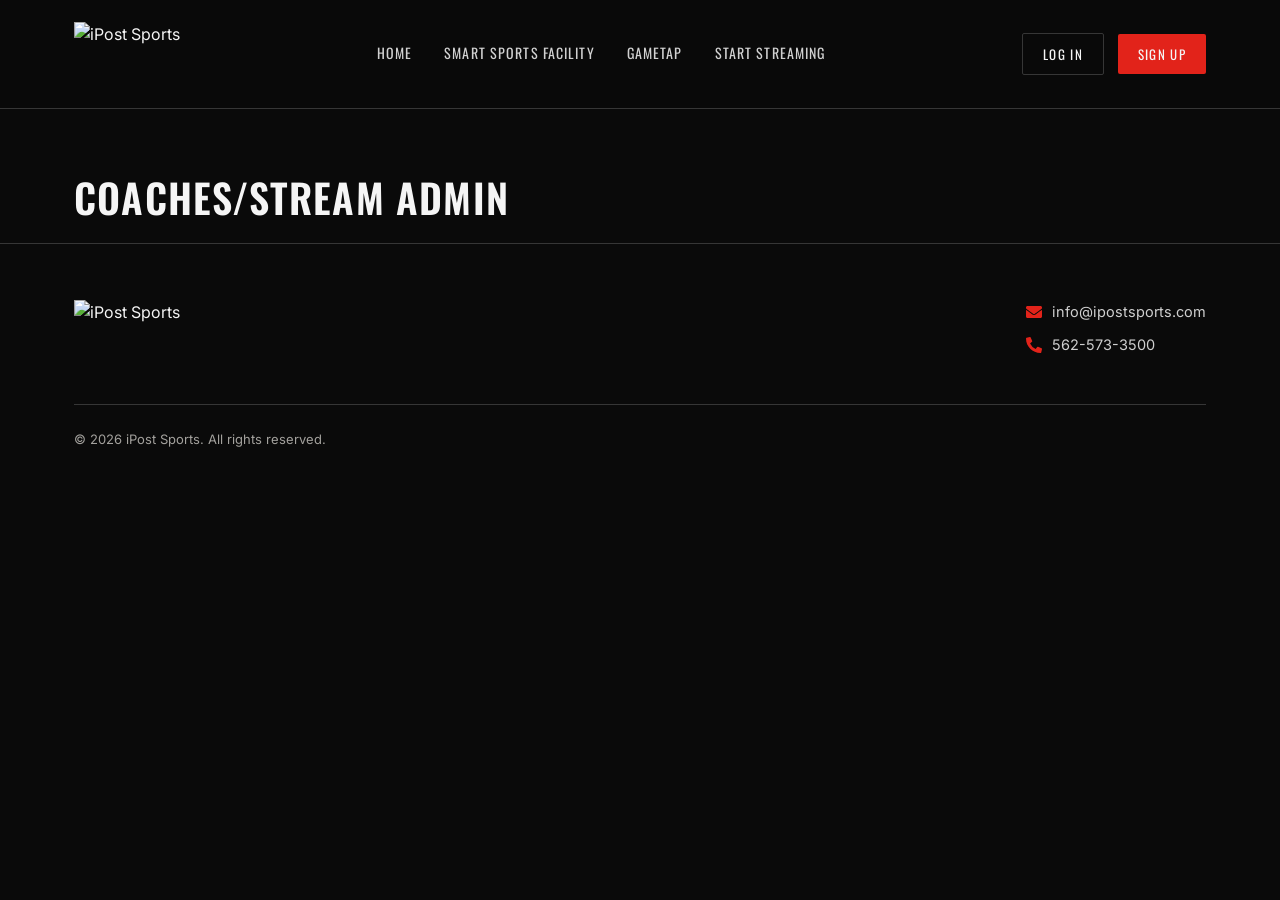
==== coaches/index.html @ 1883a49a "Add blank Coaches/Stream Admin page Co-Authored-By: Claude Sonnet 5 <noreply@anthropic.com>" ====
<!DOCTYPE html>
<html lang="en">
<head>
<meta charset="UTF-8">
<meta name="viewport" content="width=device-width, initial-scale=1.0">
<title>Coaches/Stream Admin — iPost Sports</title>
<meta name="description" content="Coaches and stream admin tools, powered by iPost Sports.">
<link rel="stylesheet" href="/style.css">
</head>
<body>

<header>
  <div class="container nav-row">
    <a href="/" class="logo" aria-label="iPost Sports home">
      <img src="https://i.imgur.com/C36slk6.png" alt="iPost Sports" class="logo-img">
    </a>
    <nav class="primary-nav" aria-label="Primary">
      <ul>
        <li><a href="/">Home</a></li>
        <li><a href="/facilities/">Smart Sports Facility</a></li>
        <li><a href="/gametap/">GameTap</a></li>
        <li><a href="/promo/">Start Streaming</a></li>
      </ul>
    </nav>
    <div class="nav-actions">
      <a class="btn btn-ghost" href="https://www.ipostsports.net/login" target="_blank" rel="noopener">Log In</a>
      <a class="btn btn-solid" href="https://www.ipostsports.net/signup" target="_blank" rel="noopener">Sign Up</a>
      <button class="menu-toggle" aria-label="Open menu">&#9776;</button>
    </div>
  </div>
</header>

<main>

  <section class="facility-hero">
    <div class="container">
      <h1>Coaches/Stream Admin</h1>
    </div>
  </section>

</main>

<footer>
  <div class="container">
    <div class="footer-grid">
      <a href="/" class="logo" aria-label="iPost Sports home">
        <img src="https://i.imgur.com/C36slk6.png" alt="iPost Sports" class="logo-img">
      </a>
      <div class="footer-contact">
        <div class="row">
          <svg viewBox="0 0 512 512" aria-hidden="true"><path d="M502.3 190.8c3.9-3.1 9.7-.2 9.7 4.7V400c0 26.5-21.5 48-48 48H48c-26.5 0-48-21.5-48-48V195.6c0-5 5.7-7.8 9.7-4.7 22.4 17.4 52.1 39.5 154.1 113.6 21.1 15.4 56.7 47.8 92.2 47.6 35.7.3 72-32.8 92.3-47.6 102-74.1 131.6-96.3 154-113.7zM256 320c23.2.4 56.6-29.2 73.4-41.4 132.7-96.3 142.8-104.7 173.4-128.7 5.8-4.5 9.2-11.5 9.2-18.9v-19c0-26.5-21.5-48-48-48H48C21.5 64 0 85.5 0 112v19c0 7.4 3.4 14.3 9.2 18.9 30.6 23.9 40.7 32.4 173.4 128.7 16.8 12.2 50.2 41.8 73.4 41.4z"/></svg>
          info@ipostsports.com
        </div>
        <div class="row">
          <svg viewBox="0 0 512 512" aria-hidden="true"><path d="M497.39 361.8l-112-48a24 24 0 0 0-28 6.9l-49.6 60.6A370.66 370.66 0 0 1 130.6 204.11l60.6-49.6a23.94 23.94 0 0 0 6.9-28l-48-112A24.16 24.16 0 0 0 122.6.61l-104 24A24 24 0 0 0 0 48c0 256.5 207.9 464 464 464a24 24 0 0 0 23.4-18.6l24-104a24.29 24.29 0 0 0-14.01-27.6z"/></svg>
          562-573-3500
        </div>
      </div>
    </div>
    <p class="copyright">© 2026 iPost Sports. All rights reserved.</p>
  </div>
</footer>

</body>
</html>
---- style.css ----
/* ==========================================================================
   iPost Sports — shared styles
   Palette: bg #0a0a0a, panel #141414, red #e2231a, red-dim #4a0f0c,
            white #f5f5f5, muted #8f8f8f
   Type: Oswald (display, condensed/uppercase) + Inter (body)
   Signature: camera-viewfinder corner brackets + live-pulse indicator
   ========================================================================== */

@import url('https://fonts.googleapis.com/css2?family=Oswald:wght@400;500;600;700&family=Inter:wght@400;500;600;700&display=swap');

:root {
  --bg: #0a0a0a;
  --panel: #1a1a1a;
  --panel-2: #232323;
  --line: #363636;
  --red: #e2231a;
  --red-dim: #5c1310;
  --white: #f5f5f5;
  --muted: #a3a19d;
  --radius: 2px;
}

* { box-sizing: border-box; }

html { scroll-behavior: smooth; }

body {
  margin: 0;
  background: var(--bg);
  color: var(--white);
  font-family: 'Inter', system-ui, sans-serif;
  line-height: 1.6;
  -webkit-font-smoothing: antialiased;
}

h1, h2, h3, h4 {
  font-family: 'Oswald', sans-serif;
  text-transform: uppercase;
  letter-spacing: 0.03em;
  margin: 0 0 0.5em;
  font-weight: 600;
  color: var(--white);
}

p { color: var(--muted); }

a { color: inherit; text-decoration: none; }

img { max-width: 100%; display: block; }

.container {
  max-width: 1180px;
  margin: 0 auto;
  padding: 0 24px;
}

/* ---------- viewfinder frame (signature element) ---------- */
.viewfinder {
  position: relative;
  padding: 14px;
}
.viewfinder::before,
.viewfinder::after,
.viewfinder .vf-tr,
.viewfinder .vf-br {
  content: '';
  position: absolute;
  width: 22px;
  height: 22px;
  border: 2px solid var(--red);
}
.viewfinder::before { top: 0; left: 0; border-right: none; border-bottom: none; }
.viewfinder::after { bottom: 0; right: 0; border-left: none; border-top: none; }
.viewfinder .vf-tr { top: 0; right: 0; border-left: none; border-bottom: none; }
.viewfinder .vf-br { bottom: 0; left: 0; border-right: none; border-top: none; }

.live-dot {
  display: inline-flex;
  align-items: center;
  gap: 8px;
  font-family: 'Oswald', sans-serif;
  letter-spacing: 0.15em;
  font-size: 13px;
  color: var(--red);
  text-transform: uppercase;
}
.live-dot .pulse {
  width: 8px;
  height: 8px;
  border-radius: 50%;
  background: var(--red);
  box-shadow: 0 0 0 0 rgba(226,35,26,0.7);
  animation: pulse 1.8s infinite;
}
@keyframes pulse {
  0%   { box-shadow: 0 0 0 0 rgba(226,35,26,0.55); }
  70%  { box-shadow: 0 0 0 10px rgba(226,35,26,0); }
  100% { box-shadow: 0 0 0 0 rgba(226,35,26,0); }
}

@media (prefers-reduced-motion: reduce) {
  .live-dot .pulse { animation: none; }
  html { scroll-behavior: auto; }
}

/* ---------- header ---------- */
header {
  position: sticky;
  top: 0;
  z-index: 50;
  background: rgba(10,10,10,0.92);
  backdrop-filter: blur(6px);
  border-bottom: 1px solid var(--line);
}
.nav-row {
  display: flex;
  align-items: center;
  justify-content: space-between;
  height: 108px;
}
.logo {
  display: flex;
  align-items: center;
}
.logo-img {
  height: 64px;
  width: auto;
  display: block;
}
nav.primary-nav ul {
  list-style: none;
  display: flex;
  gap: 32px;
  margin: 0;
  padding: 0;
}
nav.primary-nav a {
  font-family: 'Oswald', sans-serif;
  font-size: 14px;
  letter-spacing: 0.08em;
  text-transform: uppercase;
  color: var(--white);
  opacity: 0.85;
  transition: opacity .15s, color .15s;
}
nav.primary-nav a:hover { opacity: 1; color: var(--red); }

.nav-actions { display: flex; align-items: center; gap: 14px; }
.btn {
  display: inline-block;
  font-family: 'Oswald', sans-serif;
  font-size: 13px;
  letter-spacing: 0.1em;
  text-transform: uppercase;
  padding: 10px 20px;
  border-radius: var(--radius);
  transition: background .15s, color .15s, border-color .15s;
}
.btn-ghost {
  color: var(--white);
  border: 1px solid var(--line);
}
.btn-ghost:hover { border-color: var(--red); color: var(--red); }
.btn-solid {
  background: var(--red);
  color: var(--white);
}
.btn-solid:hover { background: #ff2c22; }

.menu-toggle { display: none; background: none; border: none; color: var(--white); font-size: 24px; cursor: pointer; }

/* ---------- hero ---------- */
.hero {
  position: relative;
  padding: 90px 0 110px;
  overflow: hidden;
  background:
    radial-gradient(ellipse at 20% 0%, rgba(226,35,26,0.10), transparent 55%),
    linear-gradient(180deg, #0a0a0a 0%, #0d0d0d 100%);
}
.hero-grid {
  display: grid;
  grid-template-columns: 1.1fr 0.9fr;
  gap: 56px;
  align-items: center;
}
.hero h1 {
  font-size: clamp(40px, 5vw, 64px);
  line-height: 1.02;
  margin: 18px 0 20px;
}
.hero h1 .accent { color: var(--red); }
.hero p.lede {
  font-size: 18px;
  max-width: 46ch;
  color: #cfcfcf;
  margin-bottom: 34px;
}
.hero-ctas { display: flex; gap: 16px; }
.hero-media video, .hero-media img {
  width: 100%;
  border-radius: var(--radius);
  background: #000;
}
.hero-media.hand-shot {
  position: absolute;
  right: -15px;
  bottom: -10px;
  width: 640px;
  max-width: 55vw;
  pointer-events: none;
}
.hero-media.hand-shot img {
  width: 100%;
  border-radius: 0;
  background: none;
}
@media (max-width: 900px) {
  .hero-media.hand-shot { position: static; width: 80%; max-width: 360px; margin: 32px auto 0; }
}

.stat-strip {
  border-top: 1px solid var(--line);
  border-bottom: 1px solid var(--line);
  padding: 22px 0;
  margin-top: 64px;
}
.stat-strip .container {
  display: flex;
  flex-wrap: wrap;
  gap: 28px;
  justify-content: space-between;
}
.stat-item {
  display: flex;
  align-items: center;
  gap: 10px;
  font-family: 'Oswald', sans-serif;
  font-size: 14px;
  letter-spacing: 0.06em;
  text-transform: uppercase;
  color: #d8d8d8;
}
.stat-item svg { width: 20px; height: 20px; fill: var(--red); flex-shrink: 0; }

/* ---------- section basics ---------- */
section { padding: 96px 0; }
.section-alt { background: var(--panel-2); border-top: 1px solid var(--line); border-bottom: 1px solid var(--line); }
.section-head { max-width: 640px; margin-bottom: 56px; }
.section-head .eyebrow {
  color: var(--red);
  font-family: 'Oswald', sans-serif;
  font-size: 13px;
  letter-spacing: 0.2em;
  text-transform: uppercase;
  margin-bottom: 12px;
  display: block;
}
.section-head h2 { font-size: clamp(28px, 3.4vw, 40px); }

/* ---------- feature cards (Information & Support) ---------- */
.card-grid {
  display: grid;
  grid-template-columns: repeat(3, 1fr);
  gap: 28px;
}
.feature-card {
  background: var(--panel);
  border: 1px solid var(--line);
  border-radius: var(--radius);
  padding: 28px;
  transition: border-color .18s, transform .18s;
}
.feature-card:hover { border-color: var(--red-dim); transform: translateY(-3px); }
.feature-card .icon-wrap {
  width: 56px; height: 56px;
  display: flex; align-items: center; justify-content: center;
  margin-bottom: 20px;
}
.feature-card .icon-wrap img { width: 56px; height: 56px; object-fit: contain; }
.feature-card h3 { font-size: 18px; margin-bottom: 10px; }
.feature-card p { font-size: 14.5px; margin: 0 0 16px; }
.feature-card .learn {
  font-family: 'Oswald', sans-serif;
  font-size: 12.5px;
  letter-spacing: 0.1em;
  color: var(--red);
  text-transform: uppercase;
  background: none;
  border: none;
  padding: 0;
  cursor: pointer;
}

/* ---------- feature video modal ---------- */
.fv-overlay {
  display: none;
  position: fixed;
  inset: 0;
  z-index: 200;
  background: rgba(0,0,0,.86);
  align-items: center;
  justify-content: center;
  padding: 24px;
}
.fv-overlay.on { display: flex; }
.fv-modal {
  position: relative;
  background: #0d0d0d;
  border: 1px solid var(--line);
  border-radius: var(--radius);
  max-width: 720px;
  width: 100%;
  max-height: 90vh;
  overflow: auto;
}
.fv-modal video { width: 100%; display: block; background: #000; max-height: 60vh; }
.fv-info { padding: 24px 28px 28px; }
.fv-info h3 { font-size: 20px; margin-bottom: 8px; }
.fv-info p { font-size: 14.5px; color: #cfcfcf; margin: 0; }
.fv-close {
  position: absolute;
  top: 12px;
  right: 12px;
  width: 36px;
  height: 36px;
  border-radius: 50%;
  background: rgba(255,255,255,.08);
  border: 1px solid var(--line);
  color: var(--white);
  font-size: 20px;
  line-height: 1;
  cursor: pointer;
  z-index: 2;
}
.fv-close:hover { border-color: var(--red); color: var(--red); }

/* ---------- resources ---------- */
.resource-row {
  display: flex;
  flex-wrap: wrap;
  justify-content: center;
  gap: 16px;
  margin-top: 48px;
  border-top: 1px solid var(--line);
  padding-top: 32px;
}
.resource-row a {
  font-family: 'Oswald', sans-serif;
  font-size: 13px;
  letter-spacing: 0.08em;
  padding: 12px 18px;
  border: 1px solid var(--line);
  color: var(--white);
}
.resource-row a:hover { border-color: var(--red); color: var(--red); }

/* ---------- testimonials (light band) ---------- */
.testimonial-strip {
  background: var(--white);
  border-top: 1px solid var(--line);
  border-bottom: 1px solid var(--line);
}
.testimonial-strip .section-head { padding-left: 40px; }
.testimonial-strip .section-head .eyebrow { color: var(--red); }
.testimonial-strip .section-head h2 { color: #0a0a0a; }
.t-grid {
  display: grid;
  grid-template-columns: repeat(2, 1fr);
  gap: 1px;
  background: #e2e2e2;
}
.t-card {
  background: var(--white);
  padding: 40px;
}
.t-card .stars { color: var(--red); letter-spacing: 3px; margin-bottom: 16px; font-size: 14px; }
.t-card p.quote {
  color: #33322f;
  font-size: 16px;
  margin-bottom: 24px;
}
.t-person { display: flex; align-items: center; gap: 16px; }
.t-person img {
  width: 64px; height: 64px; border-radius: 50%;
  object-fit: cover;
  border: 2px solid var(--red);
}
.t-person .name { font-family: 'Oswald', sans-serif; font-size: 17px; letter-spacing: 0.04em; color: #0a0a0a; }
.t-person .role { font-size: 14.5px; color: #6b6a67; }

/* ---------- CTA band ---------- */
.cta-band {
  text-align: center;
  padding: 100px 0;
  background: linear-gradient(180deg, #0a0a0a, #120606);
}
.cta-band h2 { font-size: clamp(28px, 4vw, 44px); margin-bottom: 18px; }
.cta-band p { max-width: 50ch; margin: 0 auto 36px; }

/* ---------- footer ---------- */
footer {
  border-top: 1px solid var(--line);
  padding: 56px 0 32px;
}
.footer-grid {
  display: flex;
  justify-content: space-between;
  flex-wrap: wrap;
  gap: 32px;
  margin-bottom: 40px;
}
.footer-contact { display: flex; flex-direction: column; gap: 10px; }
.footer-contact .row { display: flex; align-items: center; gap: 10px; font-size: 14.5px; color: #cfcfcf; }
.footer-contact svg { width: 16px; height: 16px; fill: var(--red); }
.copyright { font-size: 13px; color: var(--muted); border-top: 1px solid var(--line); padding-top: 24px; }

/* ---------- responsive ---------- */
@media (max-width: 900px) {
  .hero-grid { grid-template-columns: 1fr; }
  .card-grid { grid-template-columns: repeat(2, 1fr); }
  .t-grid { grid-template-columns: 1fr; }
  nav.primary-nav { display: none; }
  .menu-toggle { display: block; }
}
@media (max-width: 560px) {
  .card-grid { grid-template-columns: 1fr; }
  .stat-strip .container { justify-content: flex-start; }
  section { padding: 64px 0; }
}

/* ---------- inner page hero (non-home pages) ---------- */
.page-hero {
  padding: 72px 0 56px;
  border-bottom: 1px solid var(--line);
  background:
    radial-gradient(ellipse at 20% 0%, rgba(226,35,26,0.10), transparent 55%),
    linear-gradient(180deg, #0a0a0a 0%, #0d0d0d 100%);
}
.page-hero h1 { font-size: clamp(34px, 4.6vw, 52px); margin-bottom: 14px; }
.page-hero p.lede { font-size: 17px; max-width: 60ch; color: #cfcfcf; margin: 0; }

/* ---------- 4-up card grid variant ---------- */
.card-grid.cols-4 { grid-template-columns: repeat(4, 1fr); }
@media (max-width: 900px) { .card-grid.cols-4 { grid-template-columns: repeat(2, 1fr); } }
@media (max-width: 560px) { .card-grid.cols-4 { grid-template-columns: 1fr; } }

/* ---------- app store badges (promo) ---------- */
.app-badges { display: flex; gap: 20px; flex-wrap: wrap; margin: 32px 0 0; }
.app-badges a { display: inline-block; transition: opacity .15s, transform .15s; }
.app-badges a:hover { opacity: .85; transform: translateY(-2px); }
.app-badges img { height: 52px; width: auto; border-radius: var(--radius); }
.price-note { font-family: 'Oswald', sans-serif; letter-spacing: .04em; color: var(--white); font-size: 15px; margin-bottom: 4px; }

/* ---------- clients grid (promo) ---------- */
.clients-grid { display: grid; grid-template-columns: repeat(4, 1fr); gap: 24px; }
.client-card { background: #fff; border: 1px solid var(--line); padding: 22px; text-align: center; transition: border-color .18s; }
.client-card:hover { border-color: var(--red-dim); }
.client-card img { max-height: 92px; width: auto; margin: 0 auto 14px; object-fit: contain; }
.client-card h3 { font-size: 13px; letter-spacing: .03em; margin: 0; color: #0a0a0a; }
.clients-status { grid-column: 1 / -1; text-align: center; padding: 40px 0; color: var(--muted); font-size: 15px; }
@media (max-width: 900px) { .clients-grid { grid-template-columns: repeat(3, 1fr); } }
@media (max-width: 560px) { .clients-grid { grid-template-columns: repeat(2, 1fr); } }

/* ---------- how-it-works steps (gametap) ---------- */
.steps-grid { display: grid; grid-template-columns: repeat(5, 1fr); gap: 20px; }
.step-card { position: relative; }
.step-num {
  display: inline-flex; align-items: center; justify-content: center;
  width: 26px; height: 26px; border-radius: 50%;
  background: var(--red); color: var(--white);
  font-family: 'Oswald', sans-serif; font-size: 13px; font-weight: 600;
  margin-bottom: 14px;
}
.step-shot { border: 1px solid var(--line); overflow: hidden; margin-bottom: 16px; }
.step-shot img { width: 100%; display: block; }
.step-card h3 { font-size: 14.5px; margin-bottom: 6px; }
.step-card p { font-size: 13px; margin: 0; }
@media (max-width: 900px) { .steps-grid { grid-template-columns: repeat(3, 1fr); } }
@media (max-width: 560px) { .steps-grid { grid-template-columns: repeat(2, 1fr); } }

/* ---------- event card (events) ---------- */
.event-card {
  display: grid; grid-template-columns: 1fr 1fr; gap: 40px; align-items: center;
  background: var(--panel); border: 1px solid var(--line); padding: 36px;
}
.event-card .event-tag {
  display: inline-block; font-family: 'Oswald', sans-serif; font-size: 11.5px;
  letter-spacing: .12em; text-transform: uppercase; color: var(--muted);
  border: 1px solid var(--line); padding: 4px 10px; margin-bottom: 16px;
}
.event-card h3 { font-size: 22px; margin-bottom: 6px; }
.event-card .event-sub { color: #cfcfcf; font-size: 14.5px; margin-bottom: 18px; }
.event-card .event-detail { font-size: 14px; margin: 0 0 6px; color: var(--white); }
.event-card .event-detail strong { color: var(--red); }
@media (max-width: 900px) { .event-card { grid-template-columns: 1fr; } }

/* ---------- iframe embed panels (facility & NCS pages) ---------- */
.embed-section { margin-bottom: 64px; }
.embed-section:last-child { margin-bottom: 0; }
.embed-section h2 { font-size: 19px; margin-bottom: 12px; }
.embed-section p { font-size: 14px; margin-bottom: 18px; }
.embed-frame iframe { width: 100%; border: 0; display: block; background: #000; }
.facility-hero { padding: 56px 0 8px; }
.facility-hero h1 { font-size: clamp(28px, 3.6vw, 40px); margin-bottom: 6px; }

/* focus visibility */
a:focus-visible, button:focus-visible {
  outline: 2px solid var(--red);
  outline-offset: 2px;
}
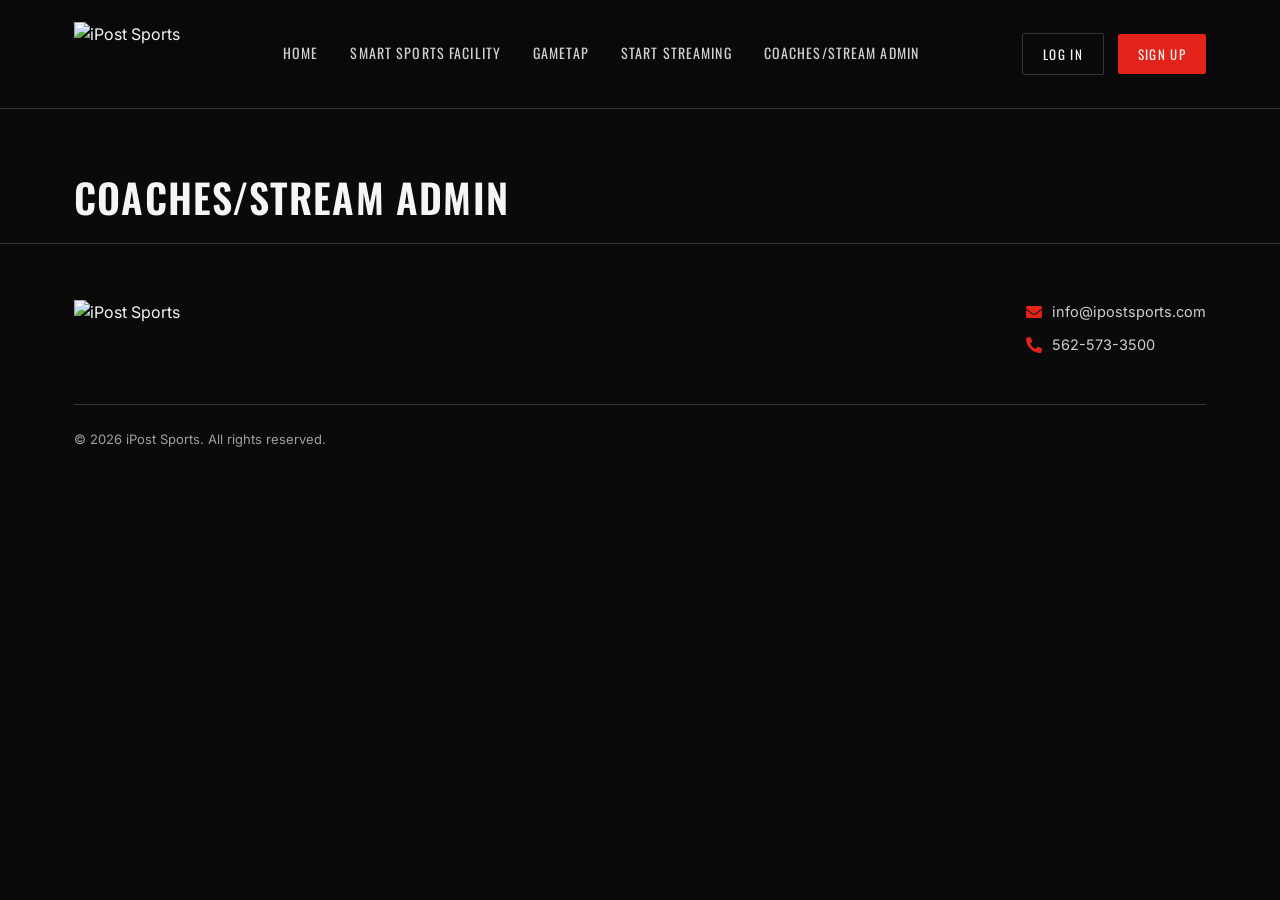
==== commit 6eea272b: "Add Coaches/Stream Admin to primary nav on every page Co-Authored-By: Claude Sonnet 5 <noreply@anthr" ====
--- a/coaches/index.html
+++ b/coaches/index.html
@@ -20,6 +20,7 @@
         <li><a href="/facilities/">Smart Sports Facility</a></li>
         <li><a href="/gametap/">GameTap</a></li>
         <li><a href="/promo/">Start Streaming</a></li>
+        <li><a href="/coaches/">Coaches/Stream Admin</a></li>
       </ul>
     </nav>
     <div class="nav-actions">
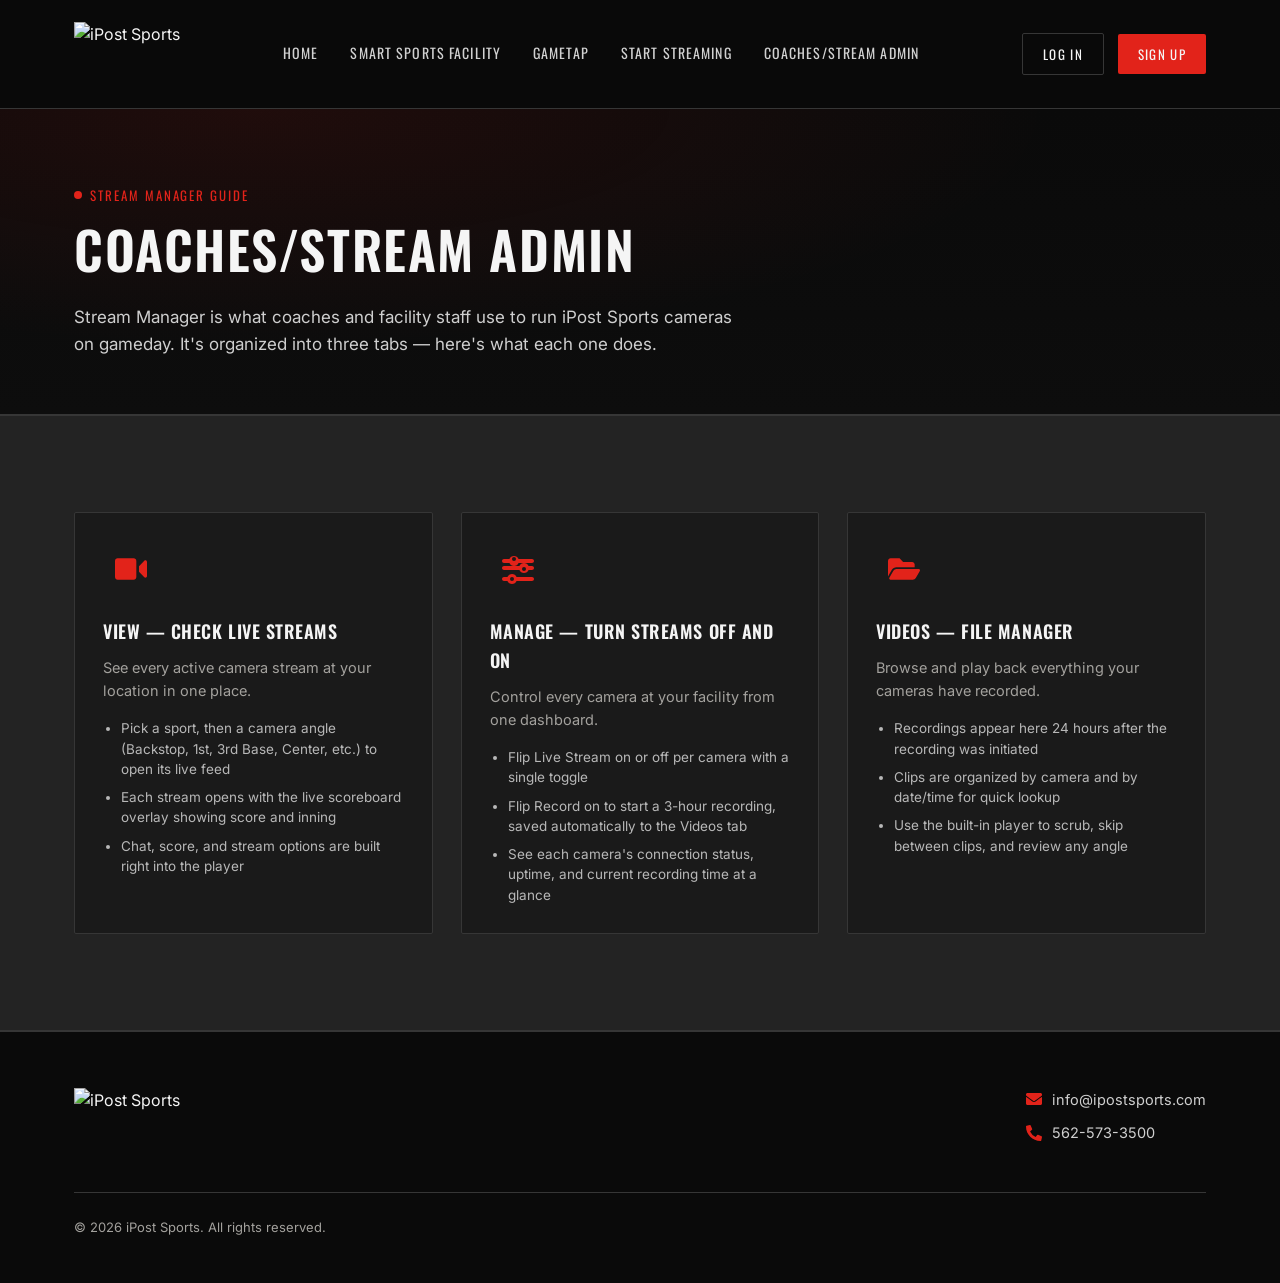
==== commit 5e584d09: "Explain Stream Manager's View, Manage, and Videos tabs on the coaches page Fleshes out the previousl" ====
--- a/coaches/index.html
+++ b/coaches/index.html
@@ -4,7 +4,7 @@
 <meta charset="UTF-8">
 <meta name="viewport" content="width=device-width, initial-scale=1.0">
 <title>Coaches/Stream Admin — iPost Sports</title>
-<meta name="description" content="Coaches and stream admin tools, powered by iPost Sports.">
+<meta name="description" content="A guide to Stream Manager's View, Manage, and Videos tabs for coaches and facility stream admins.">
 <link rel="stylesheet" href="/style.css">
 </head>
 <body>
@@ -33,9 +33,60 @@
 
 <main>
 
-  <section class="facility-hero">
+  <!-- PAGE HERO -->
+  <section class="page-hero">
     <div class="container">
+      <span class="live-dot"><span class="pulse"></span> Stream Manager Guide</span>
       <h1>Coaches/Stream Admin</h1>
+      <p class="lede">Stream Manager is what coaches and facility staff use to run iPost Sports cameras on gameday. It's organized into three tabs — here's what each one does.</p>
+    </div>
+  </section>
+
+  <!-- TABS -->
+  <section id="tabs" class="section-alt">
+    <div class="container">
+      <div class="card-grid">
+
+        <article class="feature-card">
+          <div class="icon-wrap">
+            <svg viewBox="0 0 576 512" aria-hidden="true" style="width:32px;height:32px;fill:var(--red)"><path d="M336.2 64H47.8C21.4 64 0 85.4 0 111.8v288.4C0 426.6 21.4 448 47.8 448h288.4c26.4 0 47.8-21.4 47.8-47.8V111.8c0-26.4-21.4-47.8-47.8-47.8zM576 128.4v255.1c0 25.3-30.7 37.8-48.5 19.8L432 305.8V206.2l95.5-97.5c17.8-18 48.5-5.5 48.5 19.7z"/></svg>
+          </div>
+          <h3>View — Check Live Streams</h3>
+          <p>See every active camera stream at your location in one place.</p>
+          <ul>
+            <li>Pick a sport, then a camera angle (Backstop, 1st, 3rd Base, Center, etc.) to open its live feed</li>
+            <li>Each stream opens with the live scoreboard overlay showing score and inning</li>
+            <li>Chat, score, and stream options are built right into the player</li>
+          </ul>
+        </article>
+
+        <article class="feature-card">
+          <div class="icon-wrap">
+            <svg viewBox="0 0 512 512" aria-hidden="true" style="width:32px;height:32px;fill:var(--red)"><path d="M0 416c0 17.7 14.3 32 32 32l54.7 0c12.3 28.3 40.5 48 73.3 48s61-19.7 73.3-48L480 448c17.7 0 32-14.3 32-32s-14.3-32-32-32l-246.7 0c-12.3-28.3-40.5-48-73.3-48s-61 19.7-73.3 48L32 384c-17.7 0-32 14.3-32 32zm128 0a32 32 0 1 1 64 0 32 32 0 1 1 -64 0zM320 256a32 32 0 1 1 64 0 32 32 0 1 1 -64 0zm32-96c-32.8 0-61 19.7-73.3 48L32 208c-17.7 0-32 14.3-32 32s14.3 32 32 32l246.7 0c12.3 28.3 40.5 48 73.3 48s61-19.7 73.3-48l54.7 0c17.7 0 32-14.3 32-32s-14.3-32-32-32l-54.7 0c-12.3-28.3-40.5-48-73.3-48zM192 128a32 32 0 1 1 0-64 32 32 0 1 1 0 64zm73.3-32C253 67.7 224.8 48 192 48s-61 19.7-73.3 48L32 96C14.3 96 0 110.3 0 128s14.3 32 32 32l86.7 0c12.3 28.3 40.5 48 73.3 48s61-19.7 73.3-48L480 160c17.7 0 32-14.3 32-32s-14.3-32-32-32l-214.7 0z"/></svg>
+          </div>
+          <h3>Manage — Turn Streams Off and On</h3>
+          <p>Control every camera at your facility from one dashboard.</p>
+          <ul>
+            <li>Flip Live Stream on or off per camera with a single toggle</li>
+            <li>Flip Record on to start a 3-hour recording, saved automatically to the Videos tab</li>
+            <li>See each camera's connection status, uptime, and current recording time at a glance</li>
+          </ul>
+        </article>
+
+        <article class="feature-card">
+          <div class="icon-wrap">
+            <svg viewBox="0 0 576 512" aria-hidden="true" style="width:32px;height:32px;fill:var(--red)"><path d="M572.694 292.093L500.27 416.248A63.997 63.997 0 0 1 444.989 448H45.025c-18.523 0-30.064-20.093-20.731-36.093l72.424-124.155A64 64 0 0 1 152 256h399.964c18.523 0 30.064 20.093 20.73 36.093zM152 224h328v-48c0-26.51-21.49-48-48-48H272l-64-64H48C21.49 64 0 85.49 0 112v278.046l69.077-118.418C86.214 242.25 117.989 224 152 224z"/></svg>
+          </div>
+          <h3>Videos — File Manager</h3>
+          <p>Browse and play back everything your cameras have recorded.</p>
+          <ul>
+            <li>Recordings appear here 24 hours after the recording was initiated</li>
+            <li>Clips are organized by camera and by date/time for quick lookup</li>
+            <li>Use the built-in player to scrub, skip between clips, and review any angle</li>
+          </ul>
+        </article>
+
+      </div>
     </div>
   </section>
 
--- a/style.css
+++ b/style.css
@@ -280,6 +280,9 @@
 .feature-card .icon-wrap img { width: 56px; height: 56px; object-fit: contain; }
 .feature-card h3 { font-size: 18px; margin-bottom: 10px; }
 .feature-card p { font-size: 14.5px; margin: 0 0 16px; }
+.feature-card ul { margin: 0; padding-left: 18px; }
+.feature-card ul li { font-size: 13.5px; color: #b8b8b8; margin-bottom: 8px; line-height: 1.5; }
+.feature-card ul li:last-child { margin-bottom: 0; }
 .feature-card .learn {
   font-family: 'Oswald', sans-serif;
   font-size: 12.5px;
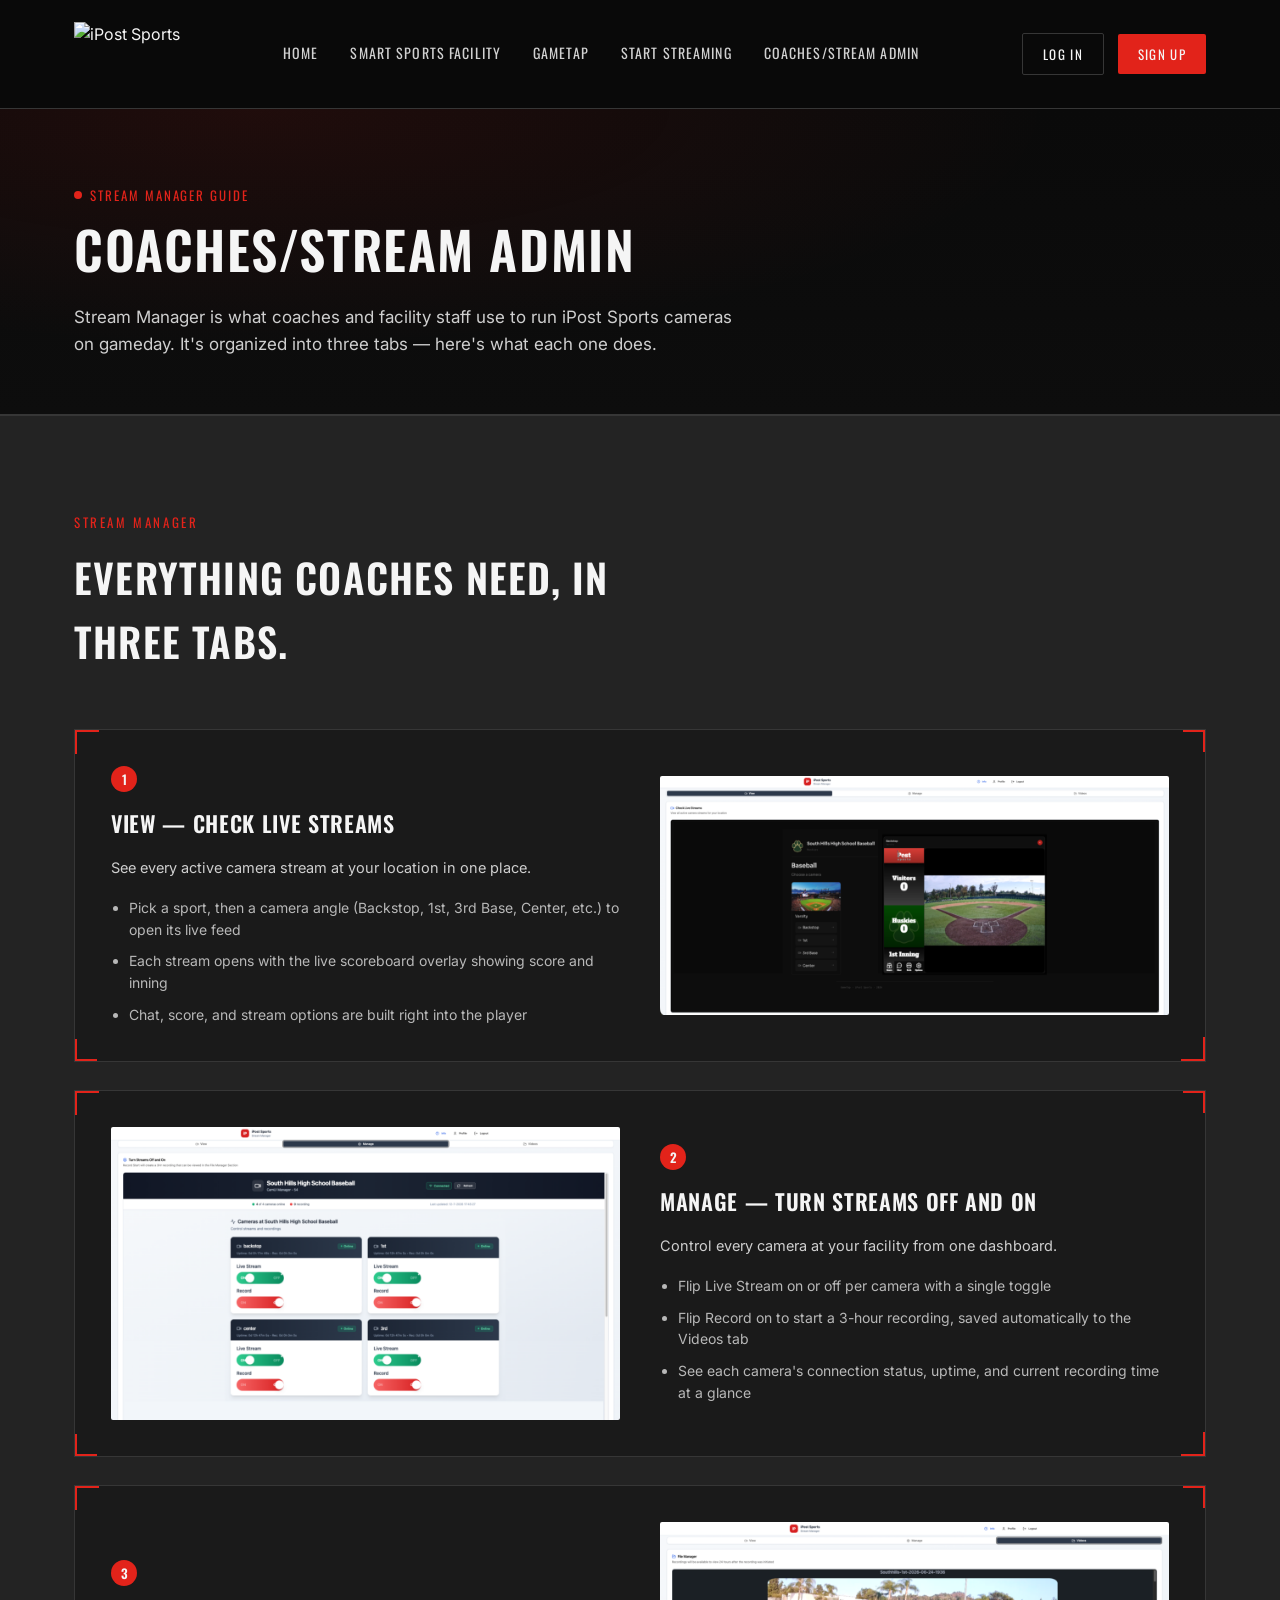
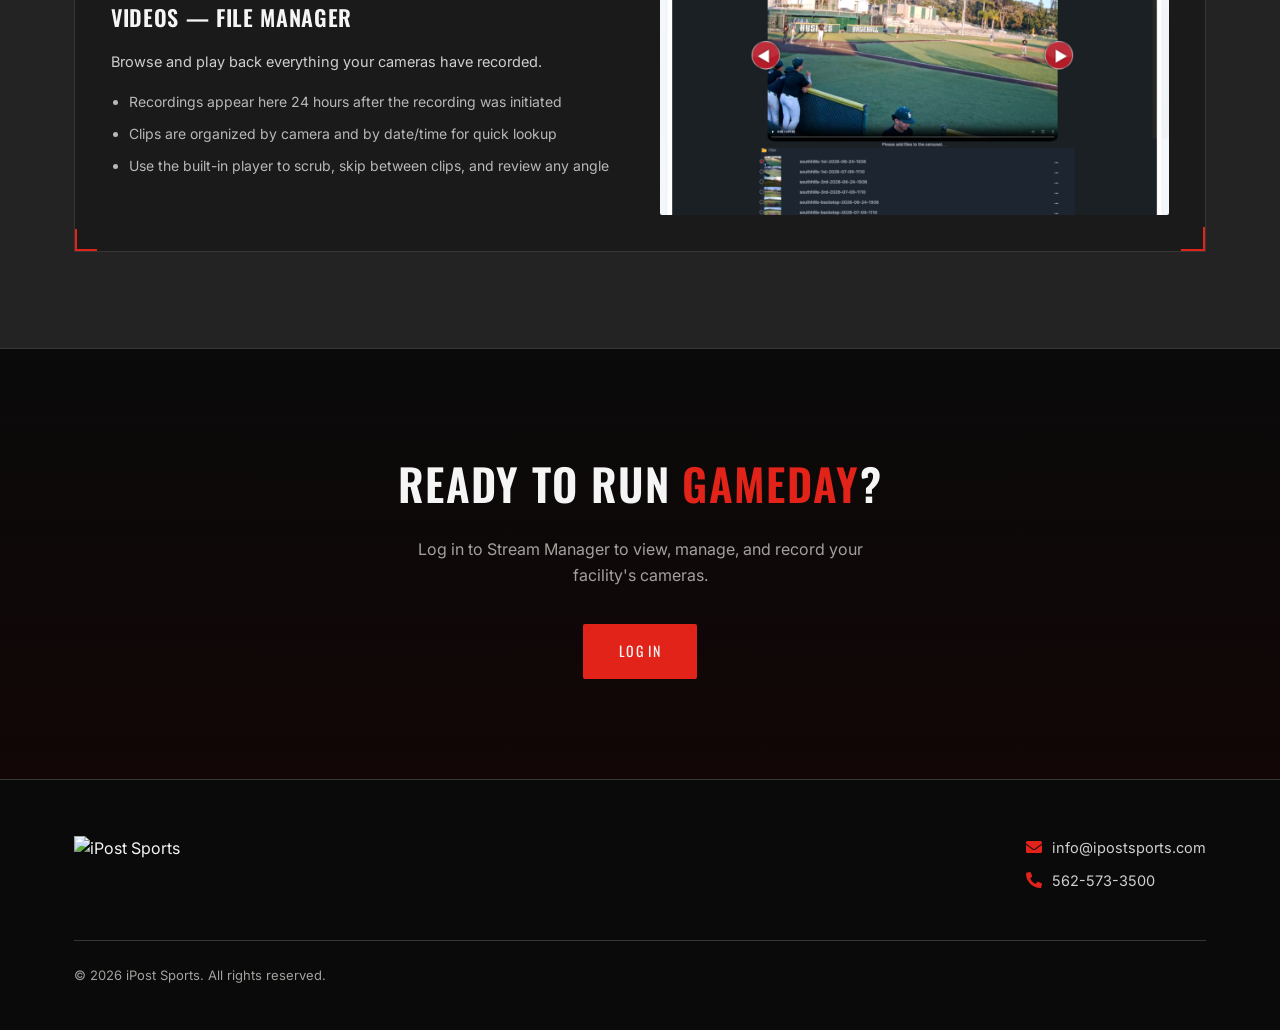
==== commit 88bf0f6a: "Show real Stream Manager screenshots on the coaches page Replaces the plain icon/text cards with the" ====
--- a/coaches/index.html
+++ b/coaches/index.html
@@ -45,48 +45,68 @@
   <!-- TABS -->
   <section id="tabs" class="section-alt">
     <div class="container">
-      <div class="card-grid">
+      <div class="section-head">
+        <span class="eyebrow">Stream Manager</span>
+        <h2>Everything coaches need, in three tabs.</h2>
+      </div>
 
-        <article class="feature-card">
-          <div class="icon-wrap">
-            <svg viewBox="0 0 576 512" aria-hidden="true" style="width:32px;height:32px;fill:var(--red)"><path d="M336.2 64H47.8C21.4 64 0 85.4 0 111.8v288.4C0 426.6 21.4 448 47.8 448h288.4c26.4 0 47.8-21.4 47.8-47.8V111.8c0-26.4-21.4-47.8-47.8-47.8zM576 128.4v255.1c0 25.3-30.7 37.8-48.5 19.8L432 305.8V206.2l95.5-97.5c17.8-18 48.5-5.5 48.5 19.7z"/></svg>
+      <div class="tab-showcase-list">
+
+        <div class="event-card viewfinder tab-showcase">
+          <span class="vf-tr"></span><span class="vf-br"></span>
+          <div>
+            <span class="step-num">1</span>
+            <h3>View — Check Live Streams</h3>
+            <p class="event-sub">See every active camera stream at your location in one place.</p>
+            <ul>
+              <li>Pick a sport, then a camera angle (Backstop, 1st, 3rd Base, Center, etc.) to open its live feed</li>
+              <li>Each stream opens with the live scoreboard overlay showing score and inning</li>
+              <li>Chat, score, and stream options are built right into the player</li>
+            </ul>
           </div>
-          <h3>View — Check Live Streams</h3>
-          <p>See every active camera stream at your location in one place.</p>
-          <ul>
-            <li>Pick a sport, then a camera angle (Backstop, 1st, 3rd Base, Center, etc.) to open its live feed</li>
-            <li>Each stream opens with the live scoreboard overlay showing score and inning</li>
-            <li>Chat, score, and stream options are built right into the player</li>
-          </ul>
-        </article>
+          <img src="/coaches/img/view.png" alt="Stream Manager View tab: picking a camera angle for South Hills High School Baseball and watching the live Backstop stream with the scoreboard overlay" loading="lazy">
+        </div>
 
-        <article class="feature-card">
-          <div class="icon-wrap">
-            <svg viewBox="0 0 512 512" aria-hidden="true" style="width:32px;height:32px;fill:var(--red)"><path d="M0 416c0 17.7 14.3 32 32 32l54.7 0c12.3 28.3 40.5 48 73.3 48s61-19.7 73.3-48L480 448c17.7 0 32-14.3 32-32s-14.3-32-32-32l-246.7 0c-12.3-28.3-40.5-48-73.3-48s-61 19.7-73.3 48L32 384c-17.7 0-32 14.3-32 32zm128 0a32 32 0 1 1 64 0 32 32 0 1 1 -64 0zM320 256a32 32 0 1 1 64 0 32 32 0 1 1 -64 0zm32-96c-32.8 0-61 19.7-73.3 48L32 208c-17.7 0-32 14.3-32 32s14.3 32 32 32l246.7 0c12.3 28.3 40.5 48 73.3 48s61-19.7 73.3-48l54.7 0c17.7 0 32-14.3 32-32s-14.3-32-32-32l-54.7 0c-12.3-28.3-40.5-48-73.3-48zM192 128a32 32 0 1 1 0-64 32 32 0 1 1 0 64zm73.3-32C253 67.7 224.8 48 192 48s-61 19.7-73.3 48L32 96C14.3 96 0 110.3 0 128s14.3 32 32 32l86.7 0c12.3 28.3 40.5 48 73.3 48s61-19.7 73.3-48L480 160c17.7 0 32-14.3 32-32s-14.3-32-32-32l-214.7 0z"/></svg>
+        <div class="event-card viewfinder tab-showcase">
+          <span class="vf-tr"></span><span class="vf-br"></span>
+          <img src="/coaches/img/manage.png" alt="Stream Manager Manage tab: Live Stream and Record toggles for the backstop, 1st, center, and 3rd cameras at South Hills High School Baseball" loading="lazy">
+          <div>
+            <span class="step-num">2</span>
+            <h3>Manage — Turn Streams Off and On</h3>
+            <p class="event-sub">Control every camera at your facility from one dashboard.</p>
+            <ul>
+              <li>Flip Live Stream on or off per camera with a single toggle</li>
+              <li>Flip Record on to start a 3-hour recording, saved automatically to the Videos tab</li>
+              <li>See each camera's connection status, uptime, and current recording time at a glance</li>
+            </ul>
           </div>
-          <h3>Manage — Turn Streams Off and On</h3>
-          <p>Control every camera at your facility from one dashboard.</p>
-          <ul>
-            <li>Flip Live Stream on or off per camera with a single toggle</li>
-            <li>Flip Record on to start a 3-hour recording, saved automatically to the Videos tab</li>
-            <li>See each camera's connection status, uptime, and current recording time at a glance</li>
-          </ul>
-        </article>
+        </div>
 
-        <article class="feature-card">
-          <div class="icon-wrap">
-            <svg viewBox="0 0 576 512" aria-hidden="true" style="width:32px;height:32px;fill:var(--red)"><path d="M572.694 292.093L500.27 416.248A63.997 63.997 0 0 1 444.989 448H45.025c-18.523 0-30.064-20.093-20.731-36.093l72.424-124.155A64 64 0 0 1 152 256h399.964c18.523 0 30.064 20.093 20.73 36.093zM152 224h328v-48c0-26.51-21.49-48-48-48H272l-64-64H48C21.49 64 0 85.49 0 112v278.046l69.077-118.418C86.214 242.25 117.989 224 152 224z"/></svg>
+        <div class="event-card viewfinder tab-showcase">
+          <span class="vf-tr"></span><span class="vf-br"></span>
+          <div>
+            <span class="step-num">3</span>
+            <h3>Videos — File Manager</h3>
+            <p class="event-sub">Browse and play back everything your cameras have recorded.</p>
+            <ul>
+              <li>Recordings appear here 24 hours after the recording was initiated</li>
+              <li>Clips are organized by camera and by date/time for quick lookup</li>
+              <li>Use the built-in player to scrub, skip between clips, and review any angle</li>
+            </ul>
           </div>
-          <h3>Videos — File Manager</h3>
-          <p>Browse and play back everything your cameras have recorded.</p>
-          <ul>
-            <li>Recordings appear here 24 hours after the recording was initiated</li>
-            <li>Clips are organized by camera and by date/time for quick lookup</li>
-            <li>Use the built-in player to scrub, skip between clips, and review any angle</li>
-          </ul>
-        </article>
+          <img src="/coaches/img/videos.png" alt="Stream Manager Videos tab: File Manager clip library with a recorded Southhills 1st-base video playing" loading="lazy">
+        </div>
 
       </div>
+    </div>
+  </section>
+
+  <!-- CTA -->
+  <section class="cta-band">
+    <div class="container">
+      <h2>Ready to run <span class="accent" style="color:var(--red)">gameday</span>?</h2>
+      <p>Log in to Stream Manager to view, manage, and record your facility's cameras.</p>
+      <a class="btn btn-solid" href="https://www.ipostsports.net/login" target="_blank" rel="noopener" style="padding:16px 36px; font-size:14px;">Log In</a>
     </div>
   </section>
 
--- a/style.css
+++ b/style.css
@@ -280,9 +280,6 @@
 .feature-card .icon-wrap img { width: 56px; height: 56px; object-fit: contain; }
 .feature-card h3 { font-size: 18px; margin-bottom: 10px; }
 .feature-card p { font-size: 14.5px; margin: 0 0 16px; }
-.feature-card ul { margin: 0; padding-left: 18px; }
-.feature-card ul li { font-size: 13.5px; color: #b8b8b8; margin-bottom: 8px; line-height: 1.5; }
-.feature-card ul li:last-child { margin-bottom: 0; }
 .feature-card .learn {
   font-family: 'Oswald', sans-serif;
   font-size: 12.5px;
@@ -498,6 +495,13 @@
 .event-card .event-detail strong { color: var(--red); }
 @media (max-width: 900px) { .event-card { grid-template-columns: 1fr; } }
 
+/* ---------- tab showcase (coaches) ---------- */
+.tab-showcase-list { display: flex; flex-direction: column; gap: 28px; }
+.tab-showcase img { border-radius: var(--radius); }
+.tab-showcase ul { margin: 0; padding-left: 18px; }
+.tab-showcase ul li { font-size: 14px; color: #b8b8b8; margin-bottom: 10px; line-height: 1.55; }
+.tab-showcase ul li:last-child { margin-bottom: 0; }
+
 /* ---------- iframe embed panels (facility & NCS pages) ---------- */
 .embed-section { margin-bottom: 64px; }
 .embed-section:last-child { margin-bottom: 0; }
